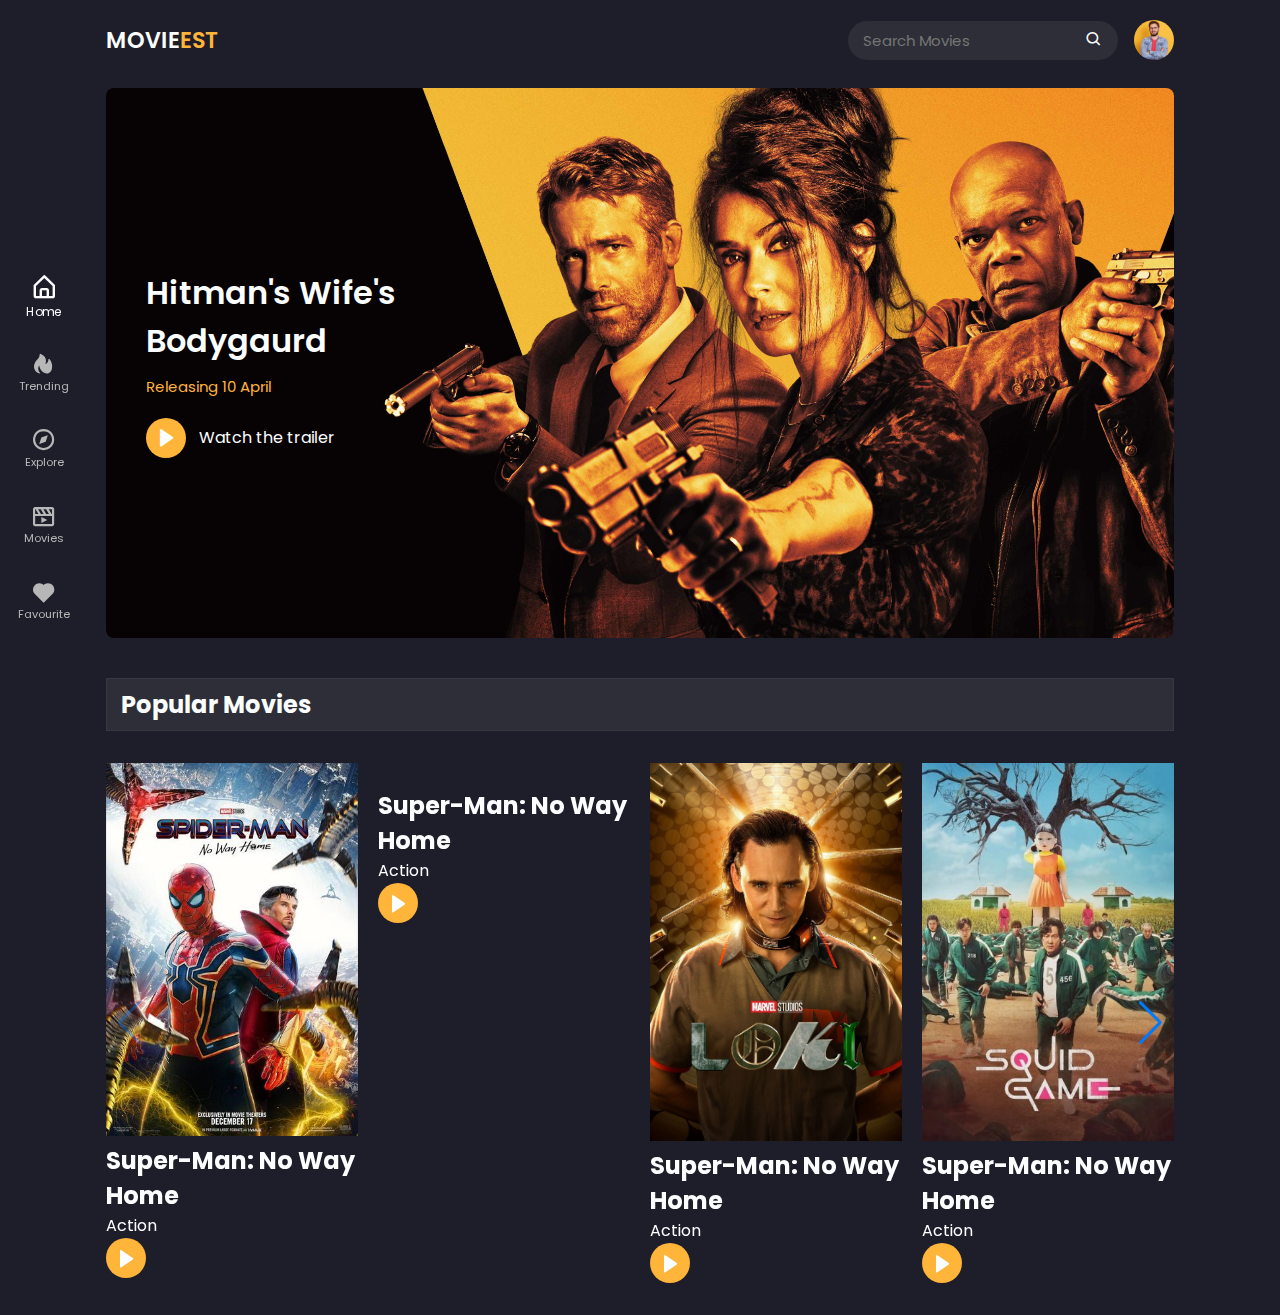
==== index.html @ d8f9de9a "Add" ====
<!DOCTYPE html>
<html lang="en">
<head>
    <meta charset="UTF-8">
    <meta http-equiv="X-UA-Compatible" content="IE=edge">
    <meta name="viewport" content="width=device-width, initial-scale=1.0">
    <link rel="stylesheet" href="styles.css">
    <link rel="shortcut icon" href="imgvids/img/fav-icon.png" type="image/x-icon">
    <link href='https://unpkg.com/boxicons@2.1.4/css/boxicons.min.css' rel="stylesheet">
    <!-- swiper css -->
    <link rel="stylesheet" href="swiper-bundle.min.css">
    <title>Movieest</title>
</head>
<body>
    <!-- header -->
    <header>
        <div class="nav container">
            <a href="index.html" class="logo">
                Movie<span>est</span>
            </a>

            <!-- search bar -->
            <div class="search-box">
                <input type="search" name="" id="search" placeholder="Search Movies">
                <i class='bx bx-search'></i>
            </div>

            <!-- user -->
            <a href="#" class="user">
                <img src="imgvids/img/user.jpg" alt="" class="user-img">
            </a>
            <!-- nav bar -->
            <div class="navbar">
                <a href="#home" class="nav-link nav-active">
                    <i class='bx bx-home-alt' ></i>
                    <span class="nav-link-title">Home</span>
                </a>

                <a href="#home" class="nav-link">
                    <i class='bx bxs-hot' ></i>
                    <span class="nav-link-title">Trending</span>
                </a>

                <a href="#home" class="nav-link">
                    <i class='bx bx-compass' ></i>
                    <span class="nav-link-title">Explore</span>
                </a>

                <a href="#home" class="nav-link">
                    <i class='bx bx-movie-play' ></i>
                    <span class="nav-link-title">Movies</span>
                </a>

                <a href="#home" class="nav-link">
                    <i class='bx bxs-heart' ></i>
                    <span class="nav-link-title">Favourite</span>
                </a>
                
            </div>
        </div>
    </header>

    <!-- home section -->
    <section class="home container" id="home">
       <img src="imgvids/img/home-background.png" alt="" class="home-img">
       <div class="home-text">
        <h1 class="home-title">Hitman's Wife's<br>Bodygaurd</h1>
        <p>Releasing 10 April</p>
        <a href="#" class="watch-btn">
            <i class='bx bxs-right-arrow' ></i>
            <span>Watch the trailer</span>
        </a>
       </div>
    </section>

    <!-- popular section -->
    <section class="popular container">
        <div class="heading">
            <h2 class="header-title">
                Popular Movies
            </h2>
        </div>

        <div class="popular-content swiper">
            <div class="swiper-wrapper">
                    <!-- movie box 1 -->
                    <div class="swiper-slide">
                        <div class="movie-box">
                            <img src="imgvids/img/popular-movie-1.jpg" alt="" class="movie-box-img">
                            <div class="box-text">
                                <h2 class="movie-title">Super-Man: No Way Home</h2>
                                <span class="movie-type">Action</span>
                                <a href="#" class="watch-btn play-btn">
                                    <i class='bx bxs-right-arrow' ></i>
                                </a>
                            </div>
                        </div>
                    </div>

                     <!-- movie box 2 -->
                     <div class="swiper-slide">
                        <div class="movie-box">
                            <img src="imgvids/img/popular-movie-2.jpg" alt="" class="movie-box-img">
                            <div class="box-text">
                                <h2 class="movie-title">Super-Man: No Way Home</h2>
                                <span class="movie-type">Action</span>
                                <a href="#" class="watch-btn play-btn">
                                    <i class='bx bxs-right-arrow' ></i>
                                </a>
                            </div>
                        </div>
                    </div>

                     <!-- movie box 3 -->
                     <div class="swiper-slide">
                        <div class="movie-box">
                            <img src="imgvids/img/popular-movie-3.jpg" alt="" class="movie-box-img">
                            <div class="box-text">
                                <h2 class="movie-title">Super-Man: No Way Home</h2>
                                <span class="movie-type">Action</span>
                                <a href="#" class="watch-btn play-btn">
                                    <i class='bx bxs-right-arrow' ></i>
                                </a>
                            </div>
                        </div>
                    </div>

                     <!-- movie box 4 -->
                     <div class="swiper-slide">
                        <div class="movie-box">
                            <img src="imgvids/img/popular-movie-4.jpg" alt="" class="movie-box-img">
                            <div class="box-text">
                                <h2 class="movie-title">Super-Man: No Way Home</h2>
                                <span class="movie-type">Action</span>
                                <a href="#" class="watch-btn play-btn">
                                    <i class='bx bxs-right-arrow' ></i>
                                </a>
                            </div>
                        </div>
                    </div>

                     <!-- movie box 5 -->
                     <div class="swiper-slide">
                        <div class="movie-box">
                            <img src="imgvids/img/popular-movie-5.jpg" alt="" class="movie-box-img">
                            <div class="box-text">
                                <h2 class="movie-title">Super-Man: No Way Home</h2>
                                <span class="movie-type">Action</span>
                                <a href="#" class="watch-btn play-btn">
                                    <i class='bx bxs-right-arrow' ></i>
                                </a>
                            </div>
                        </div>
                    </div>

                     <!-- movie box 6 -->
                     <div class="swiper-slide">
                        <div class="movie-box">
                            <img src="imgvids/img/popular-movie-6.jpg" alt="" class="movie-box-img">
                            <div class="box-text">
                                <h2 class="movie-title">Super-Man: No Way Home</h2>
                                <span class="movie-type">Action</span>
                                <a href="#" class="watch-btn play-btn">
                                    <i class='bx bxs-right-arrow' ></i>
                                </a>
                            </div>
                        </div>
                    </div>

                     <!-- movie box 7 -->
                     <div class="swiper-slide">
                        <div class="movie-box">
                            <img src="imgvids/img/popular-movie-7.jpg" alt="" class="movie-box-img">
                            <div class="box-text">
                                <h2 class="movie-title">Super-Man: No Way Home</h2>
                                <span class="movie-type">Action</span>
                                <a href="#" class="watch-btn play-btn">
                                    <i class='bx bxs-right-arrow' ></i>
                                </a>
                            </div>
                        </div>
                    </div>

                     <!-- movie box 8 -->
                     <div class="swiper-slide">
                        <div class="movie-box">
                            <img src="imgvids/img/popular-movie-8.jpg" alt="" class="movie-box-img">
                            <div class="box-text">
                                <h2 class="movie-title">Super-Man: No Way Home</h2>
                                <span class="movie-type">Action</span>
                                <a href="#" class="watch-btn play-btn">
                                    <i class='bx bxs-right-arrow' ></i>
                                </a>
                            </div>
                        </div>
                    </div>
            </div>
              <div class="swiper-button-next"></div>
              <div class="swiper-button-prev"></div>
            
        </div>
    </section>


<script src="swiper-bundle.min.js"></script>
<script src="script.js"></script>
</body>
</html>
---- styles.css ----
@import url('https://fonts.googleapis.com/css2?family=Poppins:wght@400;500;600;700&display=swap');

*{
    font-family: 'Poppins', sans-serif;
    margin: 0;
    padding: 0;
    scroll-behavior: smooth;
    scroll-padding-top: 2rem;
}

:root{
    --main-color:#ffb43a;
    --hover-color: hsl(37, 94%, 57%);
    --body-color: #1e1e2a;
    --container-color: #2d2e37;
    --text-color: #fcfeff;
}

a{
    text-decoration: none;
}

section{
    padding: 3rem 0 2rem;
}

li{
    list-style: none;
}

img{
    width: 100%;
}

body{
    background-color: var(--body-color);
    color: var(--text-color);
}

.container{
    max-width: 1068px;
    margin: auto;
    width: 100%;
}

header{
    position: fixed;
    top: 0;
    left: 0;
    width: 100%;
    background-color: var(--body-color);
    z-index: 100;
}

/* nav */
.nav{
    display: flex;
    align-items: center;
    justify-content: center;
    padding: 20px 0px;
}

.logo{
    font-size: 1.4rem;
    color: var(--text-color);
    font-weight: 600;
    text-transform: uppercase;
    margin: 0 auto 0 0;
}

.logo span{
    color: var(--main-color);
}

/* search box */
.search-box{
    max-width: 240px;
    width: 100%;
    display: flex;
    align-items: center;
    column-gap: 0.7rem;
    padding: 8px 15px;
    background: var(--container-color);
    border-radius: 4rem;
    margin-right: 1rem;
}

.search-box .bx:hover{
    color: var(--main-color);
}

.search-box .bx{
    font-size: 1.1rem;
}

.bx{
    cursor: pointer;
    font-size: 1.1rem;
}

#search{
    width: 100%;
    border: none;
    outline: none;
    color: var(--text-color);
    background: transparent;
    font-size: 0.938rem;
}

/* user */

.user{
    display: flex;
}

.user-img{
    width: 40px;
    height: 40px;
    border-radius: 50%;
    object-fit: cover;
    object-position: center;
}

/* navbar */
.navbar{
    position: fixed;
    top: 50%;
    transform: translateY(-50%);
    left: 18px;
    display: flex;
    flex-direction: column;
    row-gap: 2.1rem;
}

.nav-link{
    display: flex;
    flex-direction: column;
    align-items: center;
    color: #b7b7b7;
}

.nav-link:hover,
.nav-active{
    color: var(--text-color);
    transition: 0.3s all linear;
    transform: scale(1.1);
}

.nav-link .bx{
    font-size: 1.6rem;
}

.nav-link-title{
    font-size: 0.7rem;
}

/* home */

.home{
    position: relative;
    min-height: 470px;
    display: flex;
    align-items: center;
    margin-top: 5rem !important;
    border-radius: 0.5rem;
}

.home-img{
    position: absolute;
    width: 100%;
    height: 100%;
    z-index: -1;
    object-fit: cover;
    border-radius: 0.5rem;
}

.home-text{
    padding-left: 40px;
}

.home-title{
    font-size: 2rem;
    font-weight: 600;
}

.home-text p{
    font-size: 0.938rem;
    margin: 10px 0px 20px;
    color: var(--main-color);
}

.watch-btn{
    display: flex;
    align-items: center;
    column-gap: 0.8rem;
    color: var(--text-color);
}

.watch-btn .bx{
    font-size: 21px;
    background: var(--main-color);
    width: 40px;
    height: 40px;
    border-radius: 50%;
    display: flex;
    align-items: center;
    justify-content: center;
}

.watch-btn .bx:hover{
    background: var(--hover-color);
}

.watch-btn span{
    font-size: 1rem;
    font-weight: 400;
}

/* heading */
.heading{
    display: flex;
    align-items: center;
    justify-content: space-between;
    background: var(--container-color);
    padding: 8px 14px;
    border: 1px solid hsl(200 100% 99% / 5%);
    margin-bottom: 2rem;
}

.heading-title{
    font-size: 1.2rem;
    font-weight: 500;
}
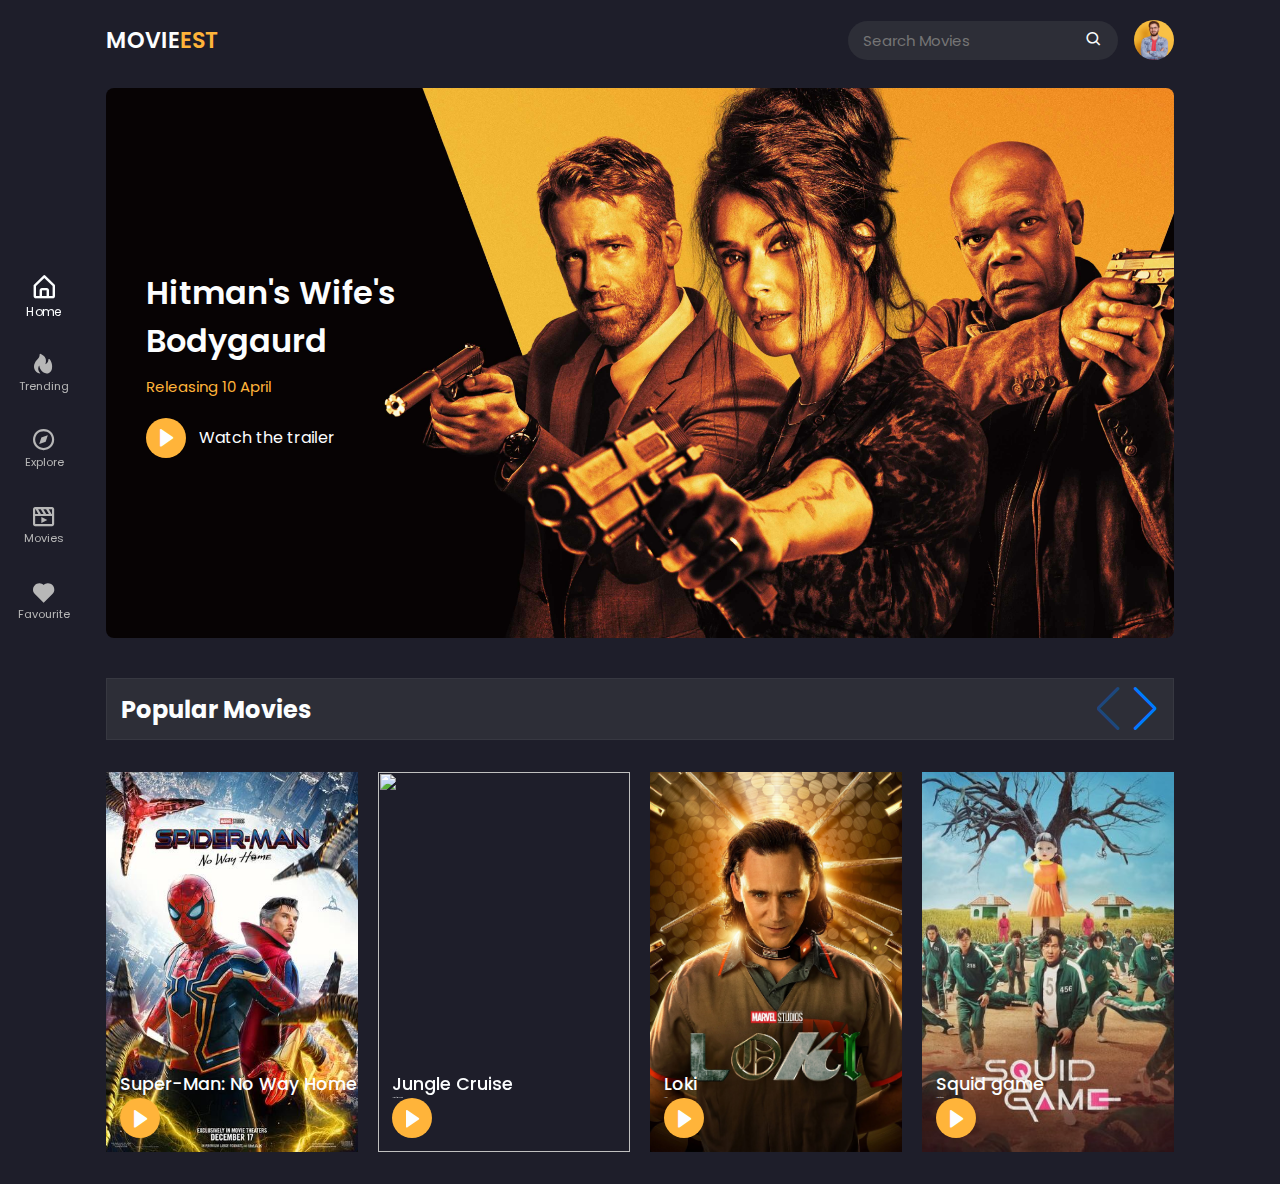
==== commit 7518efe0: "Add" ====
--- a/index.html
+++ b/index.html
@@ -79,6 +79,13 @@
             <h2 class="header-title">
                 Popular Movies
             </h2>
+
+            <div class="swiper-btn">
+                
+                <div class="swiper-button-prev"></div>
+                <div class="swiper-button-next"></div>
+              
+            </div>
         </div>
 
         <div class="popular-content swiper">
@@ -102,8 +109,8 @@
                         <div class="movie-box">
                             <img src="imgvids/img/popular-movie-2.jpg" alt="" class="movie-box-img">
                             <div class="box-text">
-                                <h2 class="movie-title">Super-Man: No Way Home</h2>
-                                <span class="movie-type">Action</span>
+                                <h2 class="movie-title">Jungle Cruise</h2>
+                                <span class="movie-type">Action/Adventure</span>
                                 <a href="#" class="watch-btn play-btn">
                                     <i class='bx bxs-right-arrow' ></i>
                                 </a>
@@ -116,7 +123,7 @@
                         <div class="movie-box">
                             <img src="imgvids/img/popular-movie-3.jpg" alt="" class="movie-box-img">
                             <div class="box-text">
-                                <h2 class="movie-title">Super-Man: No Way Home</h2>
+                                <h2 class="movie-title">Loki</h2>
                                 <span class="movie-type">Action</span>
                                 <a href="#" class="watch-btn play-btn">
                                     <i class='bx bxs-right-arrow' ></i>
@@ -130,8 +137,8 @@
                         <div class="movie-box">
                             <img src="imgvids/img/popular-movie-4.jpg" alt="" class="movie-box-img">
                             <div class="box-text">
-                                <h2 class="movie-title">Super-Man: No Way Home</h2>
-                                <span class="movie-type">Action</span>
+                                <h2 class="movie-title">Squid game</h2>
+                                <span class="movie-type">Action/Drama</span>
                                 <a href="#" class="watch-btn play-btn">
                                     <i class='bx bxs-right-arrow' ></i>
                                 </a>
@@ -144,7 +151,7 @@
                         <div class="movie-box">
                             <img src="imgvids/img/popular-movie-5.jpg" alt="" class="movie-box-img">
                             <div class="box-text">
-                                <h2 class="movie-title">Super-Man: No Way Home</h2>
+                                <h2 class="movie-title">The Falcon and the Winter Soldier</h2>
                                 <span class="movie-type">Action</span>
                                 <a href="#" class="watch-btn play-btn">
                                     <i class='bx bxs-right-arrow' ></i>
@@ -158,7 +165,7 @@
                         <div class="movie-box">
                             <img src="imgvids/img/popular-movie-6.jpg" alt="" class="movie-box-img">
                             <div class="box-text">
-                                <h2 class="movie-title">Super-Man: No Way Home</h2>
+                                <h2 class="movie-title">Hawkeye</h2>
                                 <span class="movie-type">Action</span>
                                 <a href="#" class="watch-btn play-btn">
                                     <i class='bx bxs-right-arrow' ></i>
@@ -172,7 +179,7 @@
                         <div class="movie-box">
                             <img src="imgvids/img/popular-movie-7.jpg" alt="" class="movie-box-img">
                             <div class="box-text">
-                                <h2 class="movie-title">Super-Man: No Way Home</h2>
+                                <h2 class="movie-title">Agents of S.H.I.E.L.D</h2>
                                 <span class="movie-type">Action</span>
                                 <a href="#" class="watch-btn play-btn">
                                     <i class='bx bxs-right-arrow' ></i>
@@ -186,17 +193,16 @@
                         <div class="movie-box">
                             <img src="imgvids/img/popular-movie-8.jpg" alt="" class="movie-box-img">
                             <div class="box-text">
-                                <h2 class="movie-title">Super-Man: No Way Home</h2>
-                                <span class="movie-type">Action</span>
-                                <a href="#" class="watch-btn play-btn">
-                                    <i class='bx bxs-right-arrow' ></i>
-                                </a>
-                            </div>
-                        </div>
-                    </div>
-            </div>
-              <div class="swiper-button-next"></div>
-              <div class="swiper-button-prev"></div>
+                                <h2 class="movie-title">The Flash</h2>
+                                <span class="movie-type">Action/Sci-Fi</span>
+                                <a href="#" class="watch-btn play-btn">
+                                    <i class='bx bxs-right-arrow' ></i>
+                                </a>
+                            </div>
+                        </div>
+                    </div>
+            </div>
+              
             
         </div>
     </section>
--- a/styles.css
+++ b/styles.css
@@ -230,4 +230,55 @@
 .heading-title{
     font-size: 1.2rem;
     font-weight: 500;
+}
+
+/* Movie Box */
+
+.movie-box{
+    position: relative;
+    width: 100%;
+    height: 380px;
+    overflow: hidden;
+}
+
+.movie-box-img{
+    width: 100%;
+    height: 100%;
+    object-fit: cover;
+}
+
+.movie-box .box-text{
+    position: absolute;
+    bottom: 0;
+    left: 0;
+    width: 100%;
+    height: 100%;
+    display: flex;
+    flex-direction: column;
+    justify-content: flex-end;
+    padding: 14px;
+    background: linear-gradient(8deg,
+     hsl(240 17% 14% / 74%) 14%
+     hsl(240 17% 14% / 14%) 44%);
+     overflow: hidden;
+}
+
+.movie-title{
+    font-size: 1.1rem;
+    font-weight: 500;
+}
+
+.movie-type{
+    font-size: 0.938px;
+}
+
+/* swiper buttons */
+
+.swiper-btn{
+    display: flex;
+}
+
+.swiper-button-next, .swiper-button-prev{
+    position: static !important;
+    margin: 0px 0px 0px 10px !important;
 }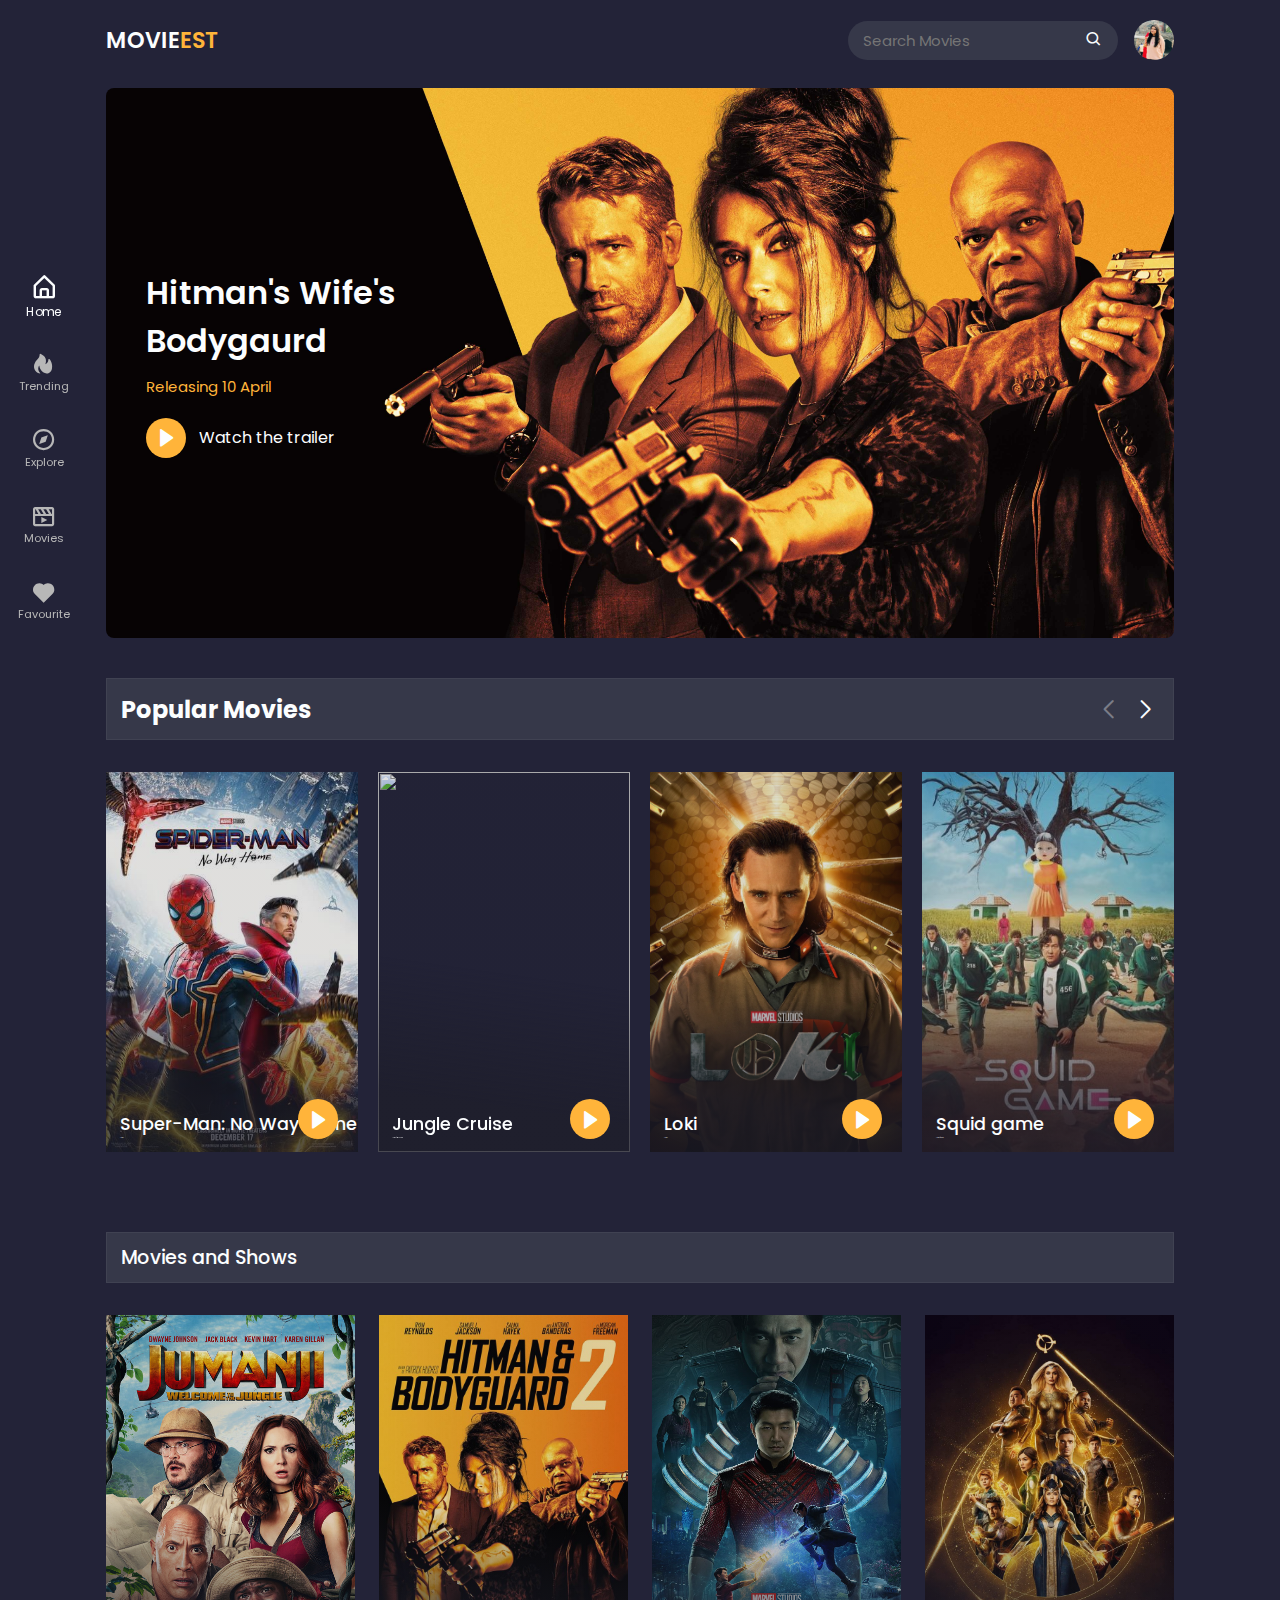
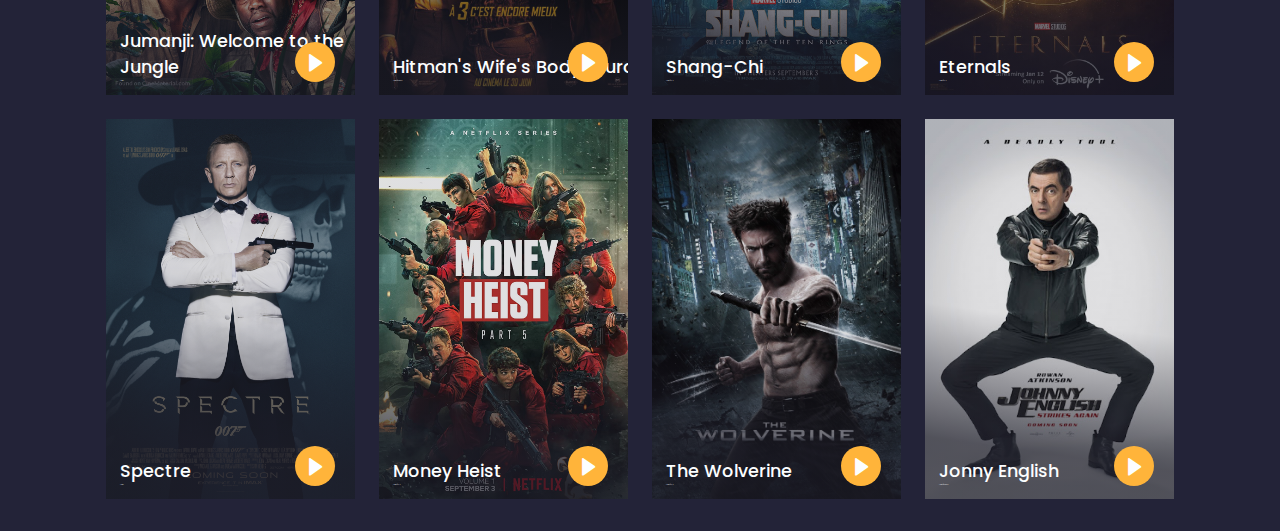
==== commit 02adcd7e: "add" ====
--- a/index.html
+++ b/index.html
@@ -27,7 +27,7 @@
 
             <!-- user -->
             <a href="#" class="user">
-                <img src="imgvids/img/user.jpg" alt="" class="user-img">
+                <img src="imgvids/img/user.jpeg" alt="" class="user-img">
             </a>
             <!-- nav bar -->
             <div class="navbar">
@@ -81,7 +81,7 @@
             </h2>
 
             <div class="swiper-btn">
-                
+
                 <div class="swiper-button-prev"></div>
                 <div class="swiper-button-next"></div>
               
@@ -207,6 +207,114 @@
         </div>
     </section>
 
+    <!-- Movies section -->
+    <section class="movies container" id="movies">
+        <div class="heading">
+            <h2 class="heading-title">
+                Movies and Shows
+            </h2>
+        </div>
+
+        <div class="movies-content">
+            <!-- movie box 1 -->
+            <div class="movie-box">
+                <img src="imgvids/img/movie-1.jpg" alt="" class="movie-box-img">
+                <div class="box-text">
+                    <h2 class="movie-title">Jumanji: Welcome to the Jungle</h2>
+                    <span class="movie-type">Action</span>
+                    <a href="#" class="watch-btn play-btn">
+                        <i class='bx bxs-right-arrow' ></i>
+                    </a>
+                </div>
+            </div>
+
+            <!-- movie box 2 -->
+            <div class="movie-box">
+                <img src="imgvids/img/movie-2.jpg" alt="" class="movie-box-img">
+                <div class="box-text">
+                    <h2 class="movie-title">Hitman's Wife's Bodygaurd</h2>
+                    <span class="movie-type">Action/Comedy</span>
+                    <a href="#" class="watch-btn play-btn">
+                        <i class='bx bxs-right-arrow' ></i>
+                    </a>
+                </div>
+            </div>
+
+            <!-- movie box 3 -->
+            <div class="movie-box">
+                <img src="imgvids/img/movie-3.jpg" alt="" class="movie-box-img">
+                <div class="box-text">
+                    <h2 class="movie-title">Shang-Chi</h2>
+                    <span class="movie-type">Action/Sci-Fi</span>
+                    <a href="#" class="watch-btn play-btn">
+                        <i class='bx bxs-right-arrow' ></i>
+                    </a>
+                </div>
+            </div>
+
+            <!-- movie box 4 -->
+            <div class="movie-box">
+                <img src="imgvids/img/movie-4.jpg" alt="" class="movie-box-img">
+                <div class="box-text">
+                    <h2 class="movie-title">Eternals</h2>
+                    <span class="movie-type">Action/Sci-Fi</span>
+                    <a href="#" class="watch-btn play-btn">
+                        <i class='bx bxs-right-arrow' ></i>
+                    </a>
+                </div>
+            </div>
+
+              <!-- movie box 5 -->
+              <div class="movie-box">
+                <img src="imgvids/img/movie-5.jpg" alt="" class="movie-box-img">
+                <div class="box-text">
+                    <h2 class="movie-title">Spectre</h2>
+                    <span class="movie-type">Action</span>
+                    <a href="#" class="watch-btn play-btn">
+                        <i class='bx bxs-right-arrow' ></i>
+                    </a>
+                </div>
+            </div>
+
+              <!-- movie box 6 -->
+              <div class="movie-box">
+                <img src="imgvids/img/movie-6.jpg" alt="" class="movie-box-img">
+                <div class="box-text">
+                    <h2 class="movie-title">Money Heist</h2>
+                    <span class="movie-type">Action/Sci-Fi</span>
+                    <a href="#" class="watch-btn play-btn">
+                        <i class='bx bxs-right-arrow' ></i>
+                    </a>
+                </div>
+            </div>
+
+              <!-- movie box 7 -->
+              <div class="movie-box">
+                <img src="imgvids/img/movie-7.jpg" alt="" class="movie-box-img">
+                <div class="box-text">
+                    <h2 class="movie-title">The Wolverine</h2>
+                    <span class="movie-type">Action/Sci-Fi</span>
+                    <a href="#" class="watch-btn play-btn">
+                        <i class='bx bxs-right-arrow' ></i>
+                    </a>
+                </div>
+            </div>
+
+              <!-- movie box 8 -->
+              <div class="movie-box">
+                <img src="imgvids/img/movie-8.jpg" alt="" class="movie-box-img">
+                <div class="box-text">
+                    <h2 class="movie-title">Jonny English</h2>
+                    <span class="movie-type">Action/Comedy</span>
+                    <a href="#" class="watch-btn play-btn">
+                        <i class='bx bxs-right-arrow' ></i>
+                    </a>
+                </div>
+            </div>
+
+        </div>
+    </section>
+
 
 <script src="swiper-bundle.min.js"></script>
 <script src="script.js"></script>
--- a/styles.css
+++ b/styles.css
@@ -11,8 +11,8 @@
 :root{
     --main-color:#ffb43a;
     --hover-color: hsl(37, 94%, 57%);
-    --body-color: #1e1e2a;
-    --container-color: #2d2e37;
+    --body-color: #232338;
+    --container-color: #363849;
     --text-color: #fcfeff;
 }
 
@@ -258,7 +258,7 @@
     justify-content: flex-end;
     padding: 14px;
     background: linear-gradient(8deg,
-     hsl(240 17% 14% / 74%) 14%
+     hsl(240 17% 14% / 74%) 14%,
      hsl(240 17% 14% / 14%) 44%);
      overflow: hidden;
 }
@@ -278,7 +278,31 @@
     display: flex;
 }
 
-.swiper-button-next, .swiper-button-prev{
+.swiper-button-next,
+.swiper-button-prev{
     position: static !important;
     margin: 0px 0px 0px 10px !important;
+}
+
+.swiper-button-next::after,
+.swiper-button-prev::after{
+    color: var(--text-color);
+    font-size: 18px !important;
+    font-weight: 700;
+}
+
+.play-btn{
+    position: absolute;
+    bottom: 0.8rem;
+    right: 3rem;
+} 
+
+.movies .heading{
+    padding: 10px 14px;
+}
+
+.movies-content{
+    display: grid;
+    grid-template-columns: repeat(auto-fit,minmax(247px,1fr));
+    gap: 1.5rem;
 }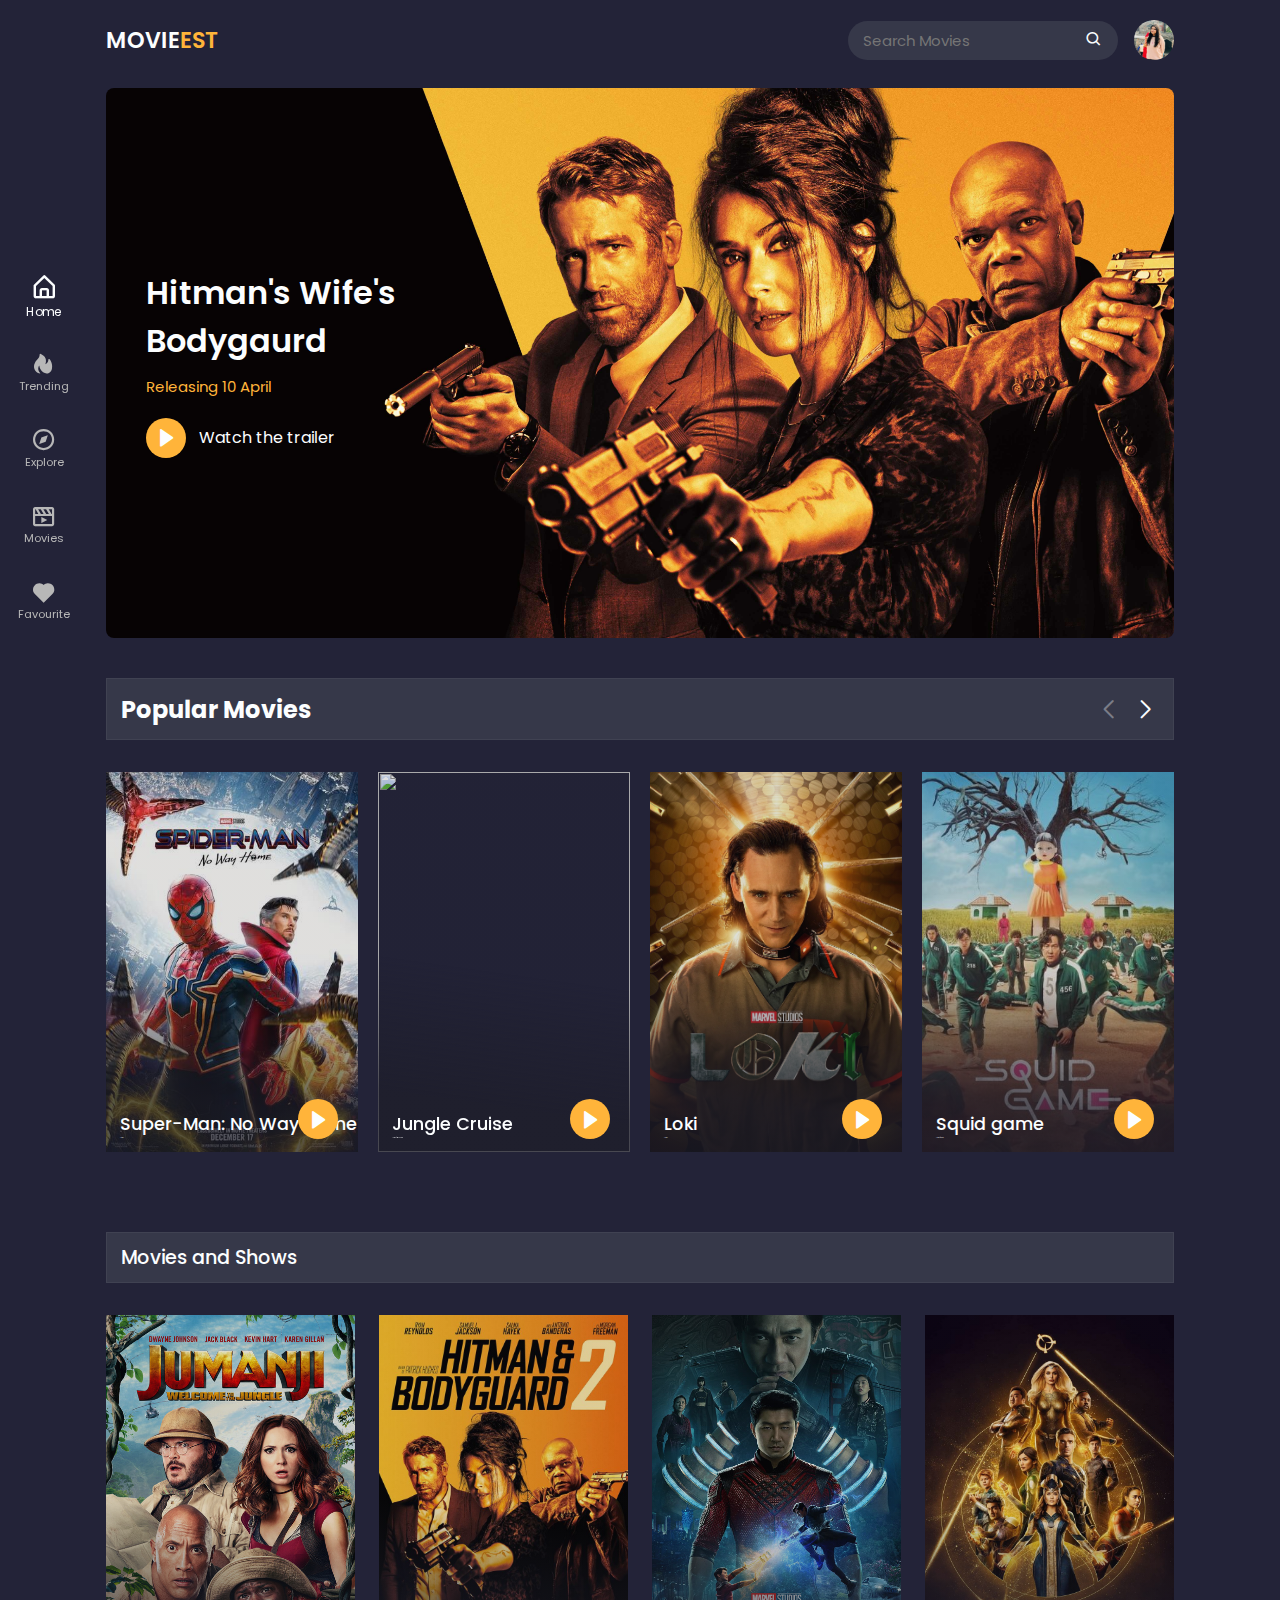
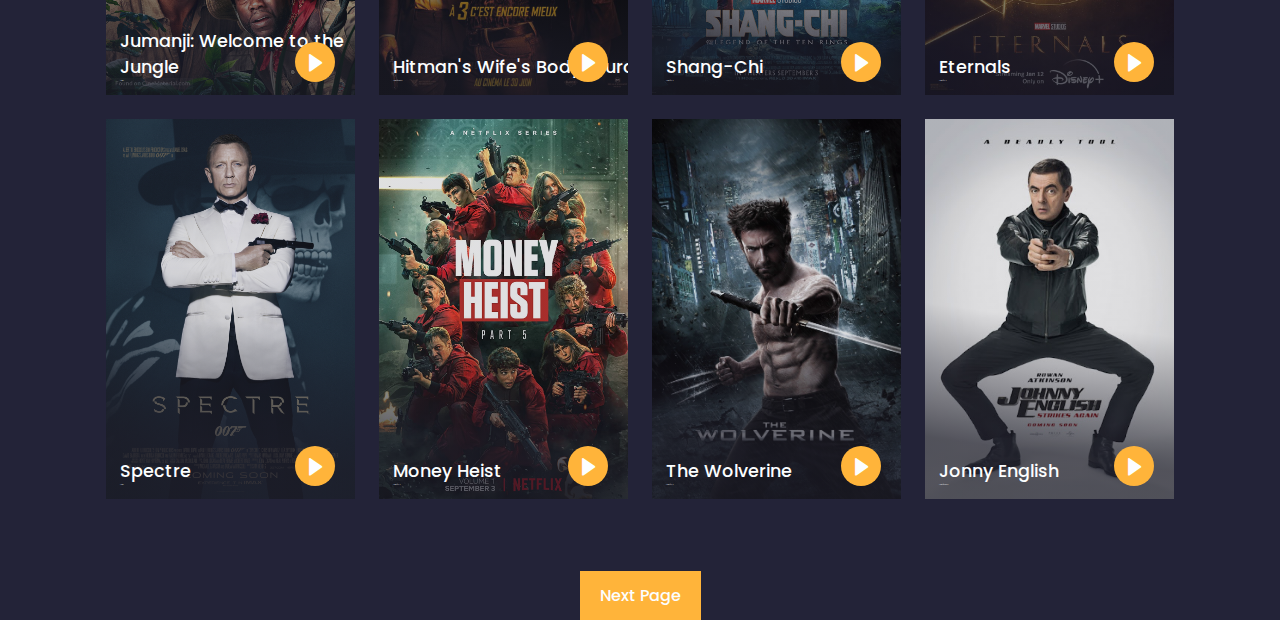
==== commit 73c0b4de: "add" ====
--- a/index.html
+++ b/index.html
@@ -315,6 +315,10 @@
         </div>
     </section>
 
+    <div class="next-page">
+        <a href="#" class="next-btn">Next Page</a>
+    </div>
+
 
 <script src="swiper-bundle.min.js"></script>
 <script src="script.js"></script>
--- a/styles.css
+++ b/styles.css
@@ -305,4 +305,28 @@
     display: grid;
     grid-template-columns: repeat(auto-fit,minmax(247px,1fr));
     gap: 1.5rem;
+}
+
+.movies-content .movie-box:hover .movie-box-img{
+    transform: scale(1.1);
+    transition: 0.5s;
+}
+
+.next-page{
+    display: flex;
+    align-items: center;
+    justify-content: center;
+    margin-top: 2.5rem;
+}
+
+.next-btn{
+    background: var(--main-color);
+    padding: 12px 20px;
+    color: var(--text-color);
+    font-weight: 500;
+}
+
+.next-btn:hover{
+    background: var(--hover-color);
+    transition: 0.3s all linear;
 }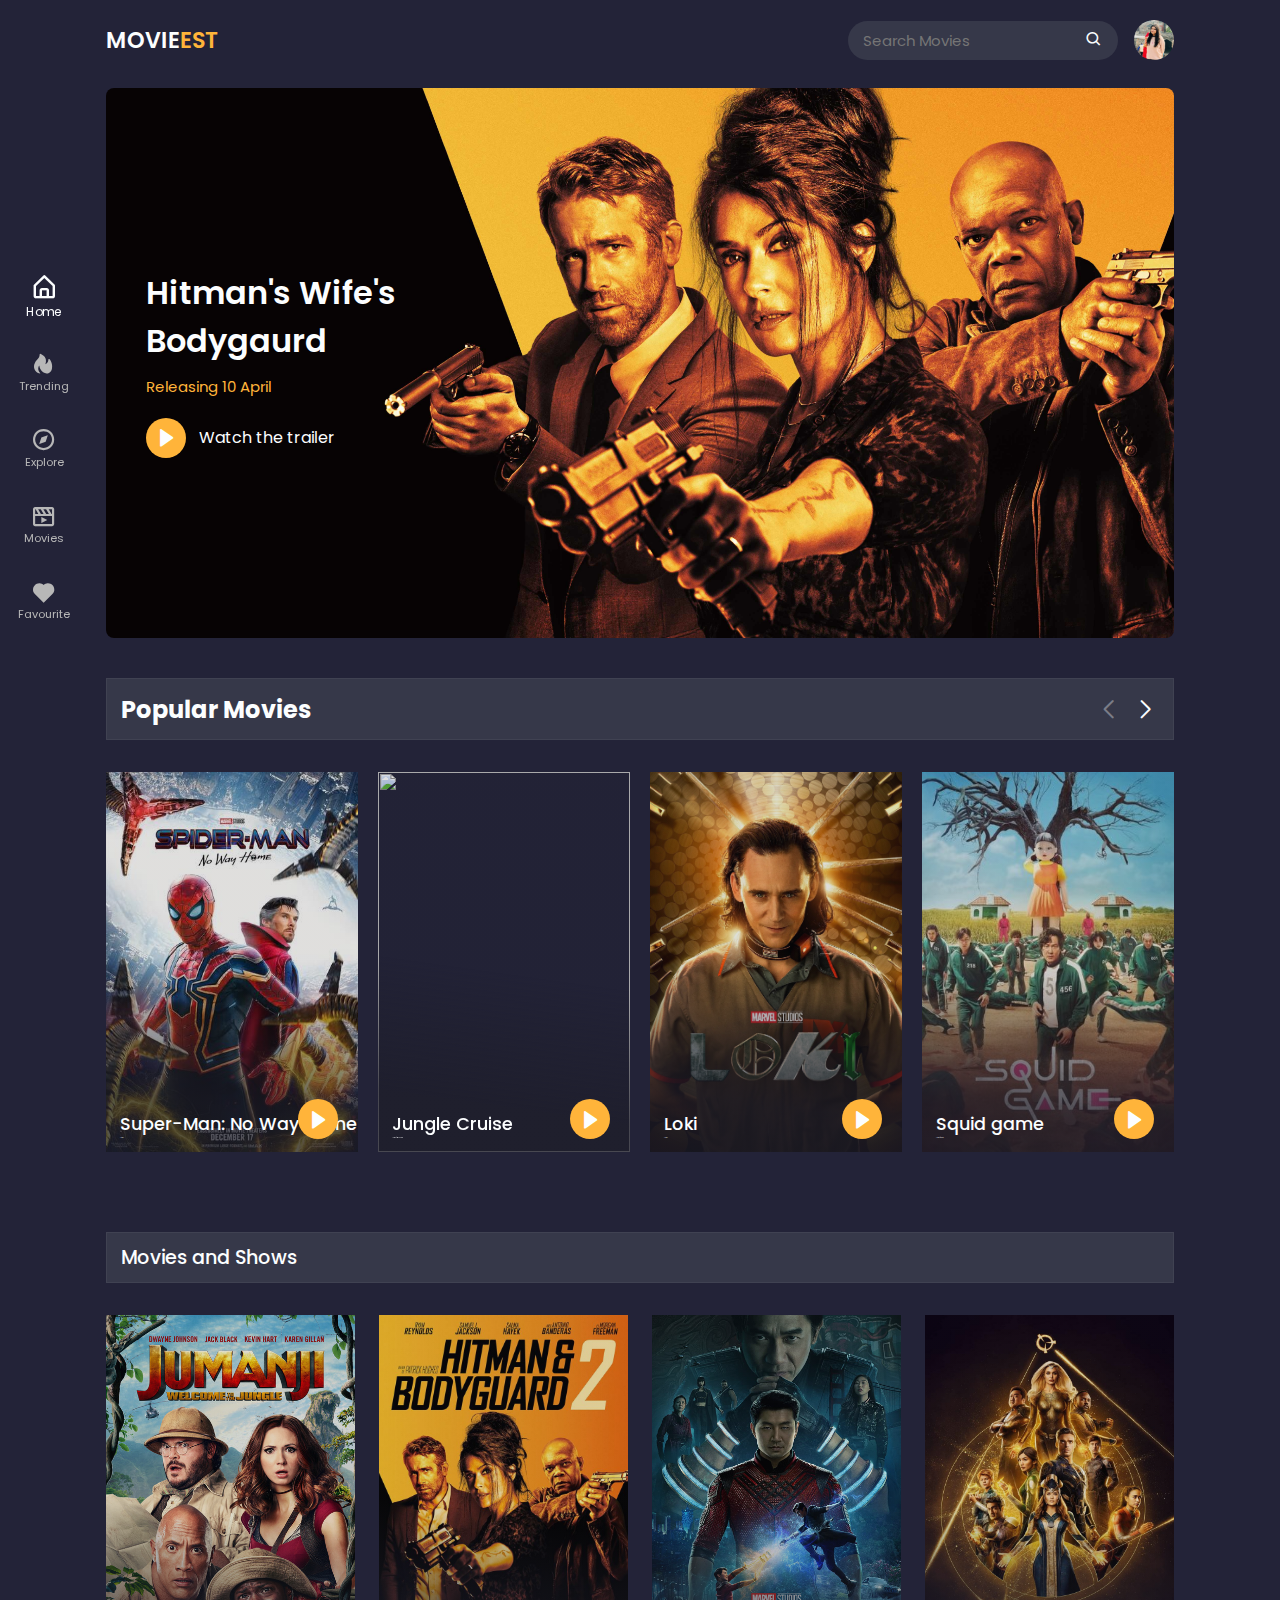
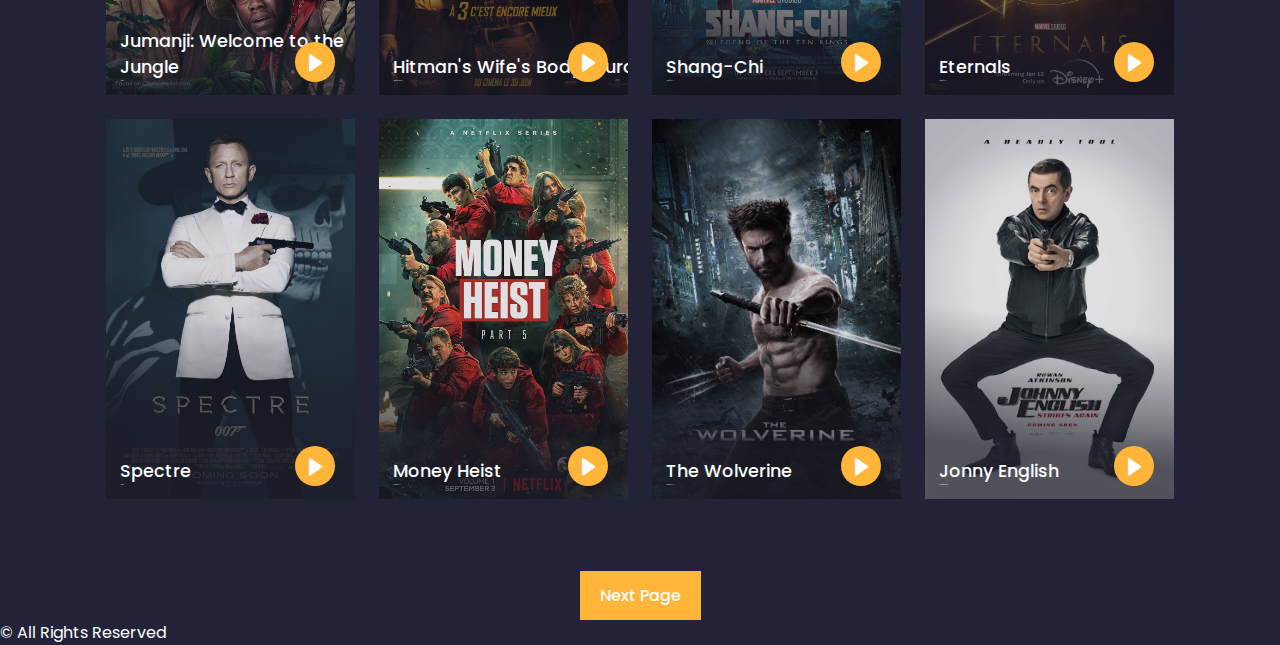
==== commit a40dc0f6: "Add" ====
--- a/index.html
+++ b/index.html
@@ -319,6 +319,9 @@
         <a href="#" class="next-btn">Next Page</a>
     </div>
 
+    <!-- copyright -->
+    <p>&#169; All Rights Reserved</p>
+
 
 <script src="swiper-bundle.min.js"></script>
 <script src="script.js"></script>
--- a/styles.css
+++ b/styles.css
@@ -329,4 +329,9 @@
 .next-btn:hover{
     background: var(--hover-color);
     transition: 0.3s all linear;
+}
+
+.copyright{
+    text-align: center;
+    padding: 20px;
 }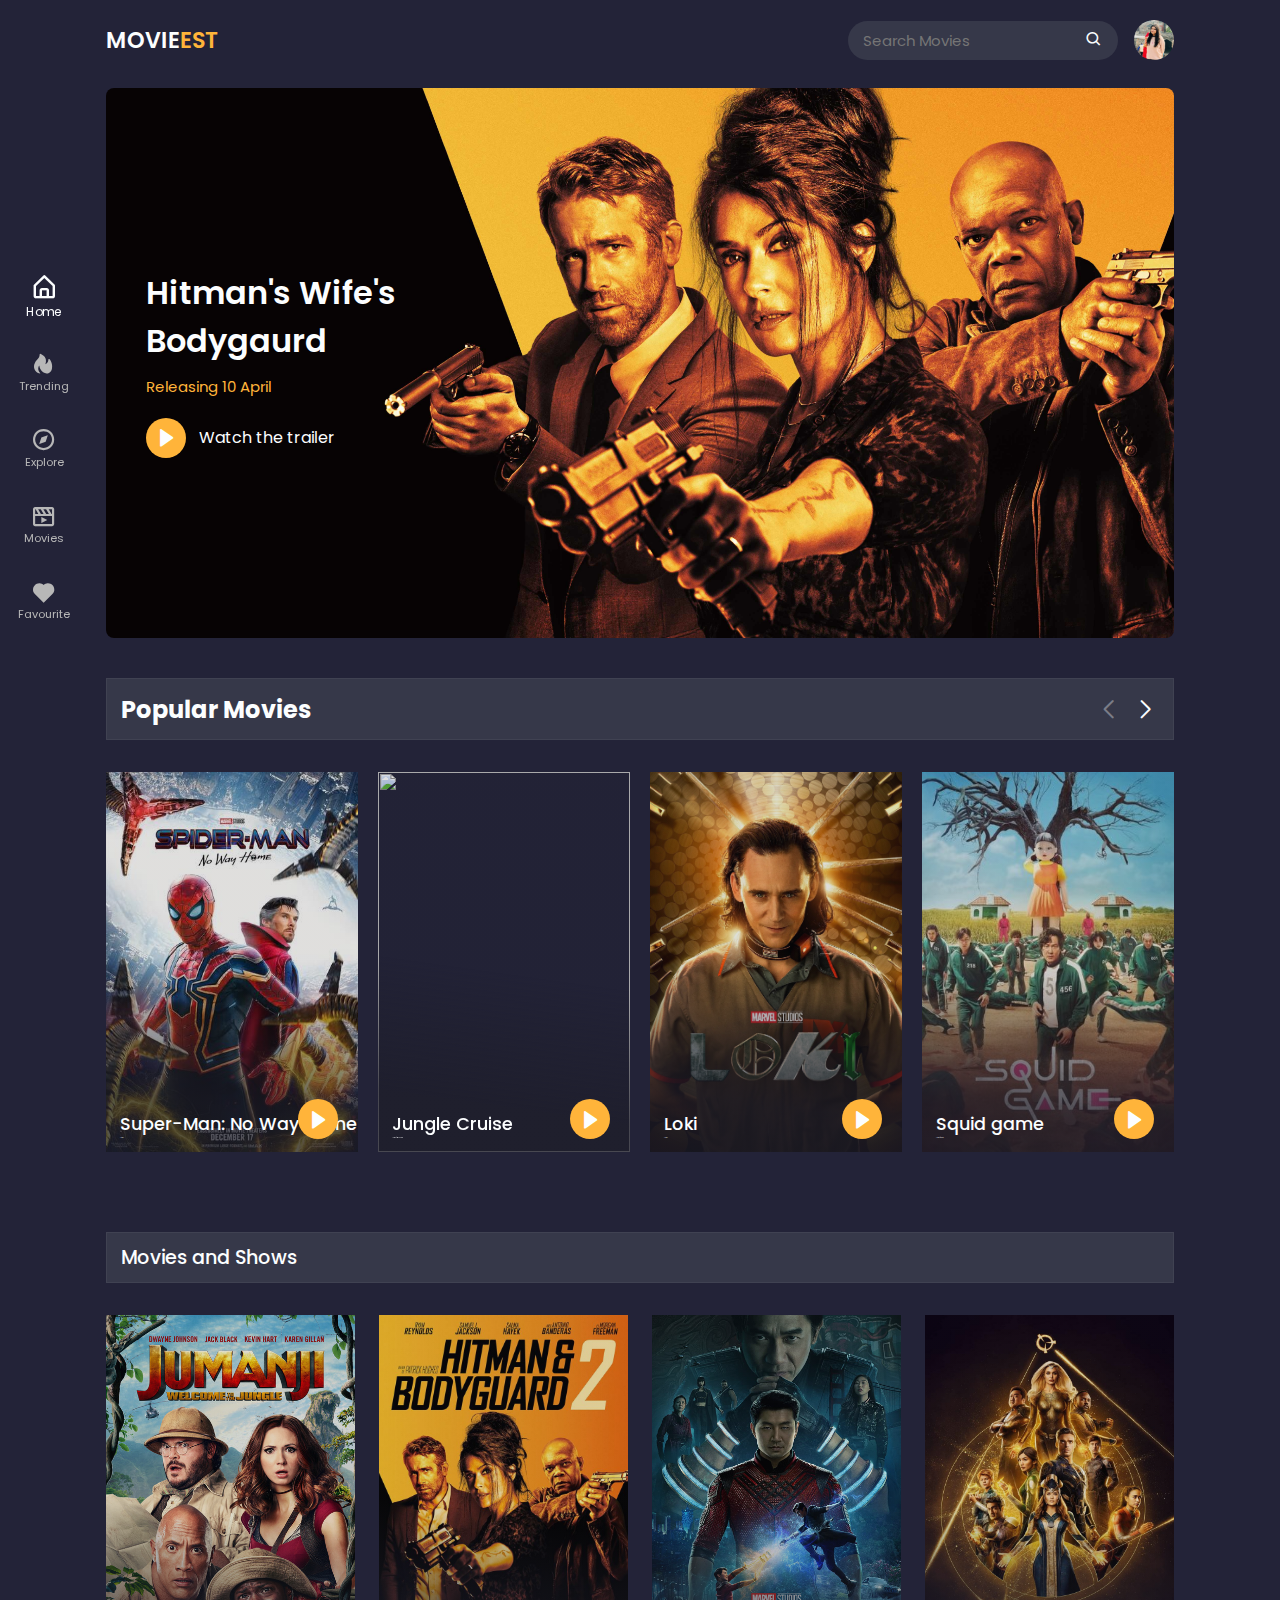
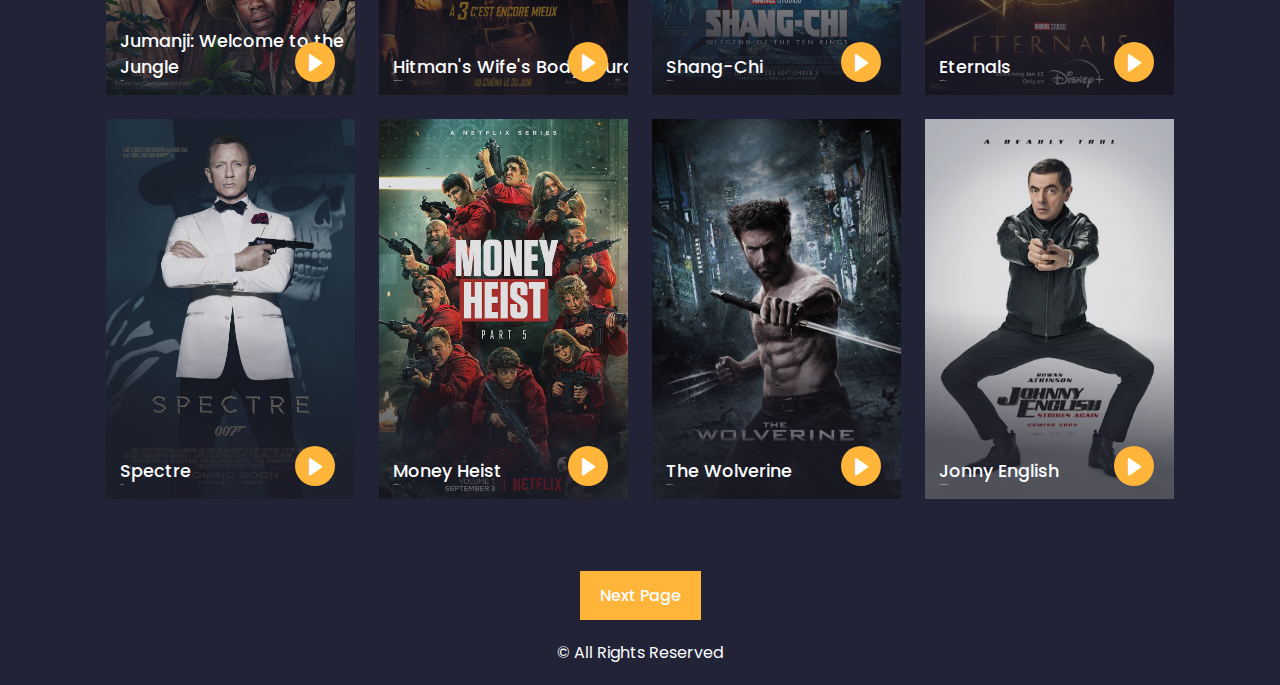
==== commit 6e4c5665: "AdD" ====
--- a/index.html
+++ b/index.html
@@ -222,7 +222,7 @@
                 <div class="box-text">
                     <h2 class="movie-title">Jumanji: Welcome to the Jungle</h2>
                     <span class="movie-type">Action</span>
-                    <a href="#" class="watch-btn play-btn">
+                    <a href="play-page.html" class="watch-btn play-btn">
                         <i class='bx bxs-right-arrow' ></i>
                     </a>
                 </div>
@@ -320,7 +320,9 @@
     </div>
 
     <!-- copyright -->
-    <p>&#169; All Rights Reserved</p>
+    <div class="copyright">
+        <p>&#169; All Rights Reserved</p>
+    </div>
 
 
 <script src="swiper-bundle.min.js"></script>
--- a/styles.css
+++ b/styles.css
@@ -334,4 +334,106 @@
 .copyright{
     text-align: center;
     padding: 20px;
+}
+
+/* play container */
+.play-container{
+    position: relative;
+    min-height: 540px;
+    margin-top: 5rem !important;
+}
+
+.play-img{
+    position: absolute;
+    width: 100%;
+    height: 100%;
+    object-fit: cover;
+    object-position: center;
+    z-index: -1;
+}
+
+.play-text{
+    position: absolute;
+    bottom: 0;
+    left: 0;
+    width: 100%;
+    height: 100%;
+    display: flex;
+    flex-direction: column;
+    justify-content: flex-end;
+    padding: 40px;
+    background: linear-gradient(8deg,
+    hsl(240 17% 14% / 74%) 14%,
+    hsl(240 17% 14% / 14%) 44%);
+}
+
+.play-text h2{
+    font-size: 1.5rem;
+    font-weight: 600;
+}
+
+.rating{
+    display: flex;
+    align-items: center;
+    font-size: 1.1rem;
+    color: var(--main-color);
+    margin-top: 4px;
+    column-gap: 2px;
+}
+
+.tags{
+    display: flex;
+    align-items: center;
+    column-gap: 8px;
+    margin: 1rem 0;    
+}
+
+.tags span{
+    background: var(--container-color);
+    padding: 0px 4px;
+}
+
+.play-movie{
+    position: absolute;
+    bottom: 18rem;
+    right: 10rem;
+    display: flex !important;
+    align-items: center;
+    justify-content: center;
+    width: 45px;
+    height: 45px;
+    border-radius: 50%;
+    background: var(--main-color);
+    font-size: 25px;
+    animation: animate 2s linear infinite;
+}
+
+@keyframes animate{
+    0%{
+        box-shadow: 0 0 0 0 rgb(255,180,58,0.7);
+    }
+    40%{
+        box-shadow: 0 0 0 50px rgb(255,193,7,0);
+    }
+    80%{
+        box-shadow: 0 0 0 50px rgb(255,193,7,0);
+    }
+    100%{
+        box-shadow: 0 0 0 rgb(255,193,7,0);
+    }
+}
+
+/* video container */
+
+.video-container{
+    position: fixed;
+    top: 0;
+    left: 0;
+    display: flex;
+    align-items: center;
+    justify-content: center;
+    width: 100%;
+    height: 100%;
+    background: hsl(234 10% 20% / 60%);
+    z-index: 400;
 }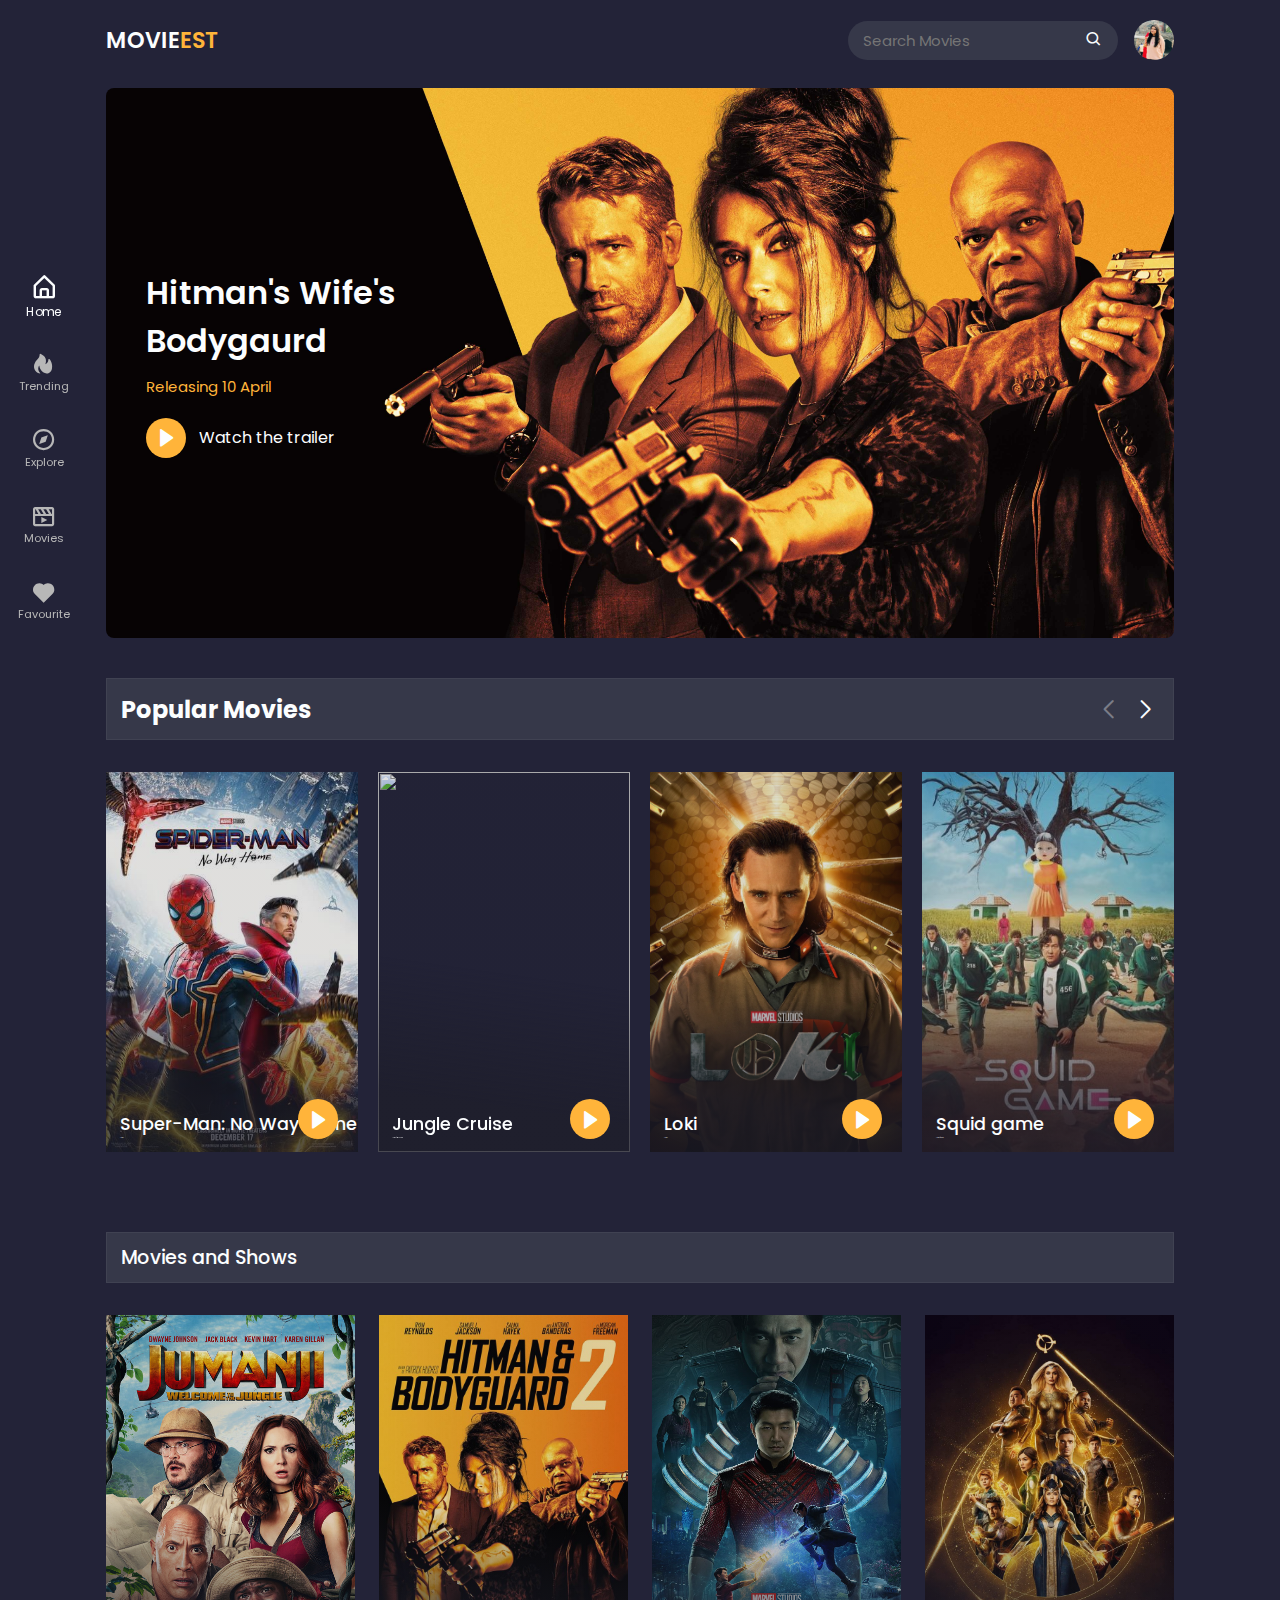
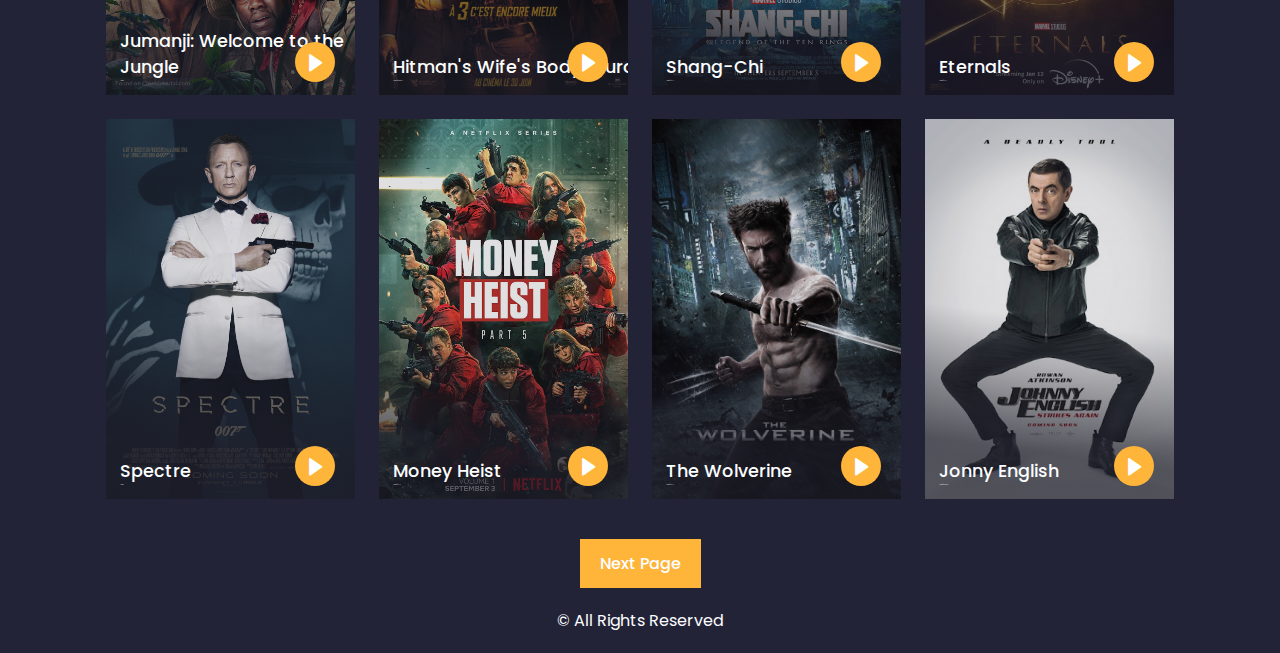
==== commit dd55ad0a: "Add" ====
--- a/index.html
+++ b/index.html
@@ -36,17 +36,17 @@
                     <span class="nav-link-title">Home</span>
                 </a>
 
-                <a href="#home" class="nav-link">
+                <a href="#popular" class="nav-link">
                     <i class='bx bxs-hot' ></i>
                     <span class="nav-link-title">Trending</span>
                 </a>
 
-                <a href="#home" class="nav-link">
+                <a href="#moviees" class="nav-link">
                     <i class='bx bx-compass' ></i>
                     <span class="nav-link-title">Explore</span>
                 </a>
 
-                <a href="#home" class="nav-link">
+                <a href="play-page.html" class="nav-link">
                     <i class='bx bx-movie-play' ></i>
                     <span class="nav-link-title">Movies</span>
                 </a>
@@ -208,7 +208,7 @@
     </section>
 
     <!-- Movies section -->
-    <section class="movies container" id="movies">
+    <section class="movies container" id="moviees">
         <div class="heading">
             <h2 class="heading-title">
                 Movies and Shows
--- a/styles.css
+++ b/styles.css
@@ -14,6 +14,22 @@
     --body-color: #232338;
     --container-color: #363849;
     --text-color: #fcfeff;
+}
+
+/* custom scroll bar */
+html::-webkit-scrollbar{
+    width: 0.5rem;
+    background: transparent;
+}
+
+html::-webkit-scrollbar-thumb{
+    background: var(--main-color);
+}
+
+/* selection color */
+::selection{
+    background: var(--main-color);
+    color: var(--text-color);
 }
 
 a{
@@ -316,7 +332,7 @@
     display: flex;
     align-items: center;
     justify-content: center;
-    margin-top: 2.5rem;
+    margin-top: 0.5rem;
 }
 
 .next-btn{
@@ -429,11 +445,138 @@
     position: fixed;
     top: 0;
     left: 0;
-    display: flex;
+    display: none;
     align-items: center;
     justify-content: center;
     width: 100%;
-    height: 100%;
+    height: 100vh;
     background: hsl(234 10% 20% / 60%);
     z-index: 400;
-}+}
+
+.video-container.show-video{
+    display: flex;
+}
+
+.video-box{
+    position: relative;
+    width: 70%;
+}
+
+.video-box #videoo{
+    width: 100%;
+    aspect-ratio: 16/9;
+}
+
+.close-video{
+    position: absolute;
+    top: -3rem;
+    right: 0;
+    font-size: 40px;
+    color: var(--main-color);
+}
+
+/* about movie */
+
+.about-movie{
+    margin-top: 2rem;
+}
+
+.about-movie h2{
+    font-size: 1.4rem;
+    font-weight: 600;
+    color: var(--main-color);
+}
+
+.about-movie p{
+    max-width: 600px;
+    font-size: 0.938px;
+    margin: 10px 0;
+}
+
+/* cast */
+.cast-heading{
+    font-size: 1.2rem;
+    font-weight: 600;
+    margin-bottom: 1rem;
+    color: var(--main-color);
+}
+
+.cast{
+    display: grid;
+    grid-template-columns: repeat(auto-fit, minmax(150px, 150px));
+    gap: 1rem;
+}
+
+.cast-img{
+    width: 150px;
+    height: 180px;
+    object-fit: cover;
+    object-position: center;
+}
+
+/* download */
+
+.download{
+    max-width: 800px;
+    width: 1005px;
+    margin: auto;
+    display: grid;
+    justify-content: center;
+    margin-top: 2rem;
+}
+
+.download-title{
+    text-align: center;
+    font-size: 1.4rem;
+    font-weight: 500;
+    margin: 1.6rem 0;
+    color: var(--main-color);
+}
+
+.download-links{
+    display: grid;
+    grid-template-columns: repeat(3,1fr);
+    gap: 10px;
+    margin-bottom: 2rem;
+}
+
+.download-links a{
+    text-align: center;
+    background: var(--main-color);
+    padding: 12px 24px;
+    color: var(--body-color);
+    letter-spacing: 1px;
+    font-weight: 500;
+}
+
+.download-links a:hover{
+    background: var(--hover-color);
+}
+
+/* responsive */
+@media (max-width:1170px){
+    .navbar{
+        bottom: 0;
+        left: 0;
+        right: 0;
+        top: auto;
+        transform: translateY(0);
+        flex-direction: row;
+        justify-content: space-evenly;
+        row-gap: 1px;
+        padding: 10px;
+        border-top: 1px solid hsl(200 100% 99% / 5%);
+        background: linear-gradient(8deg,
+        hsl(240 17% 14% / 100%) 5%,
+        hsl(240 17% 14% / 90%) 100%);
+    }
+    .nav-link .bx{
+        font-size: 1.5rem;
+    }
+    .copyright{
+        margin-bottom: 4rem;
+    }
+}
+
+@media (max-width: 1060px)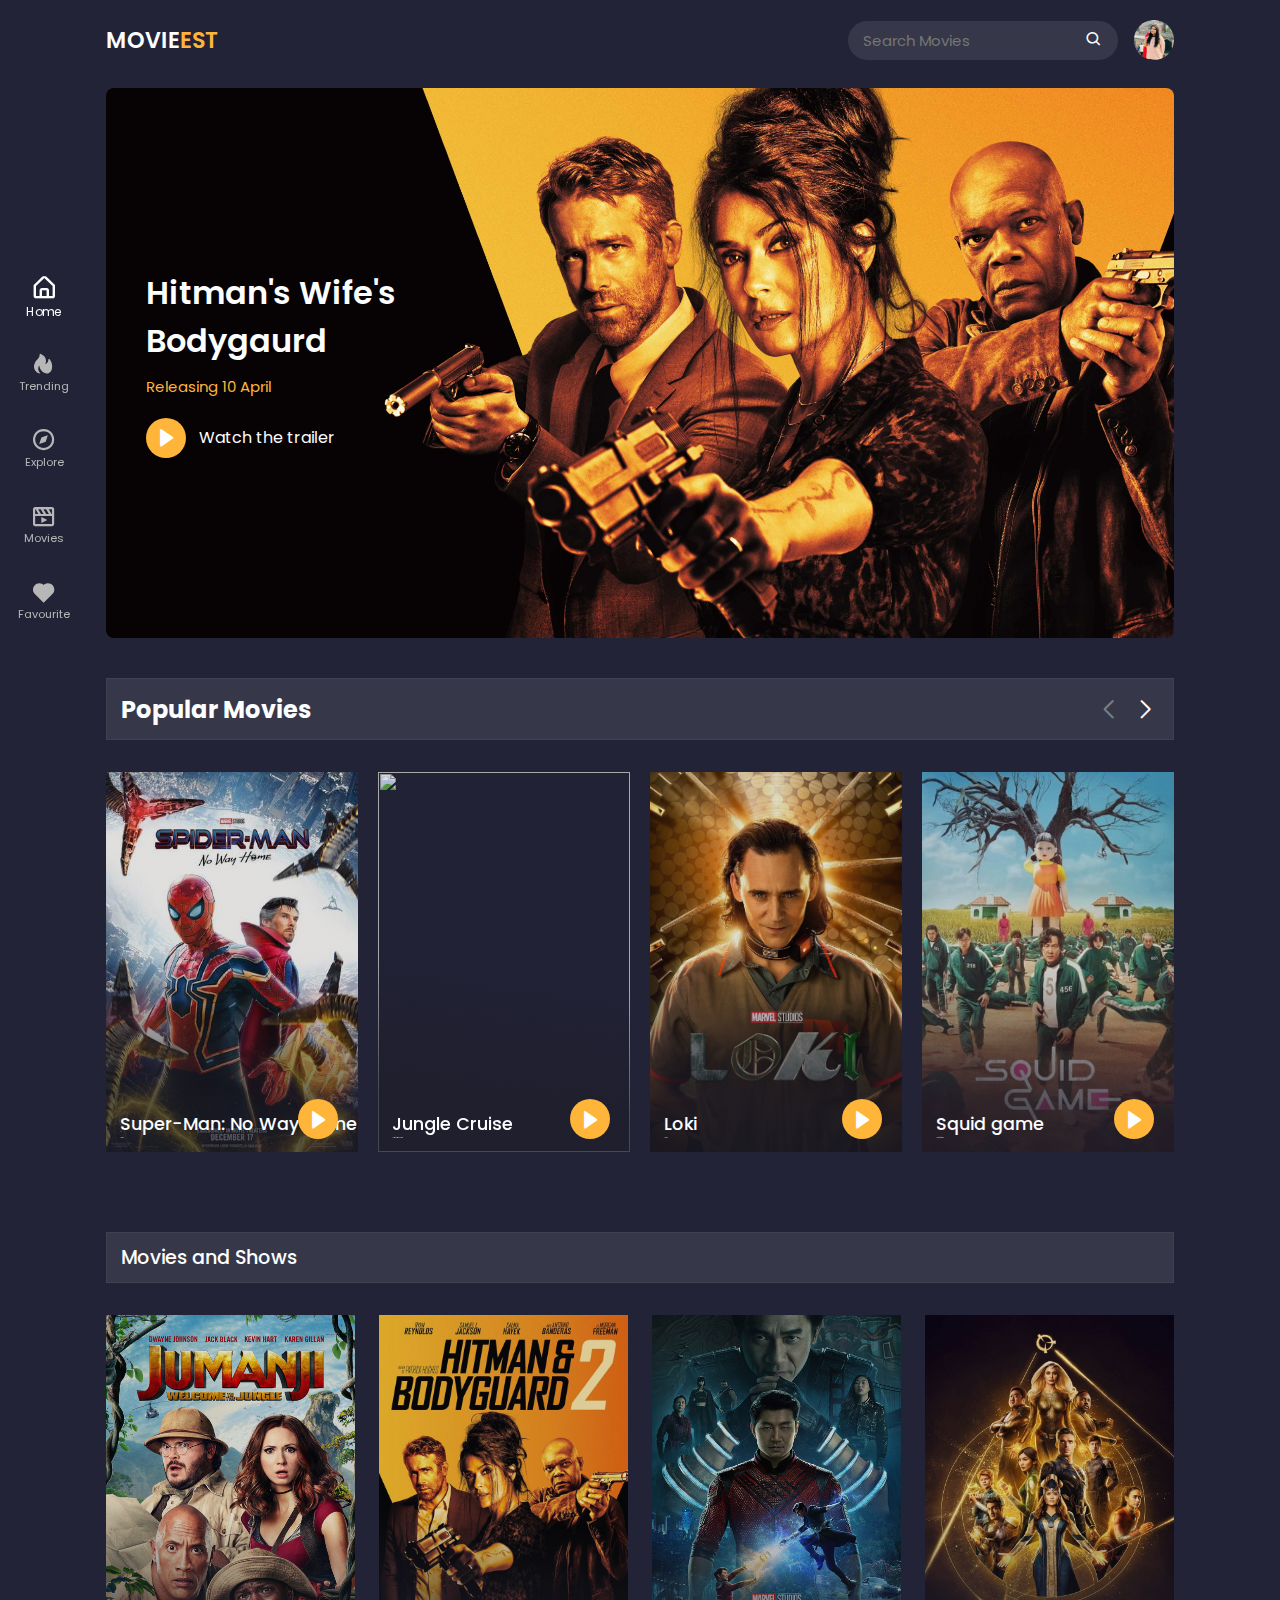
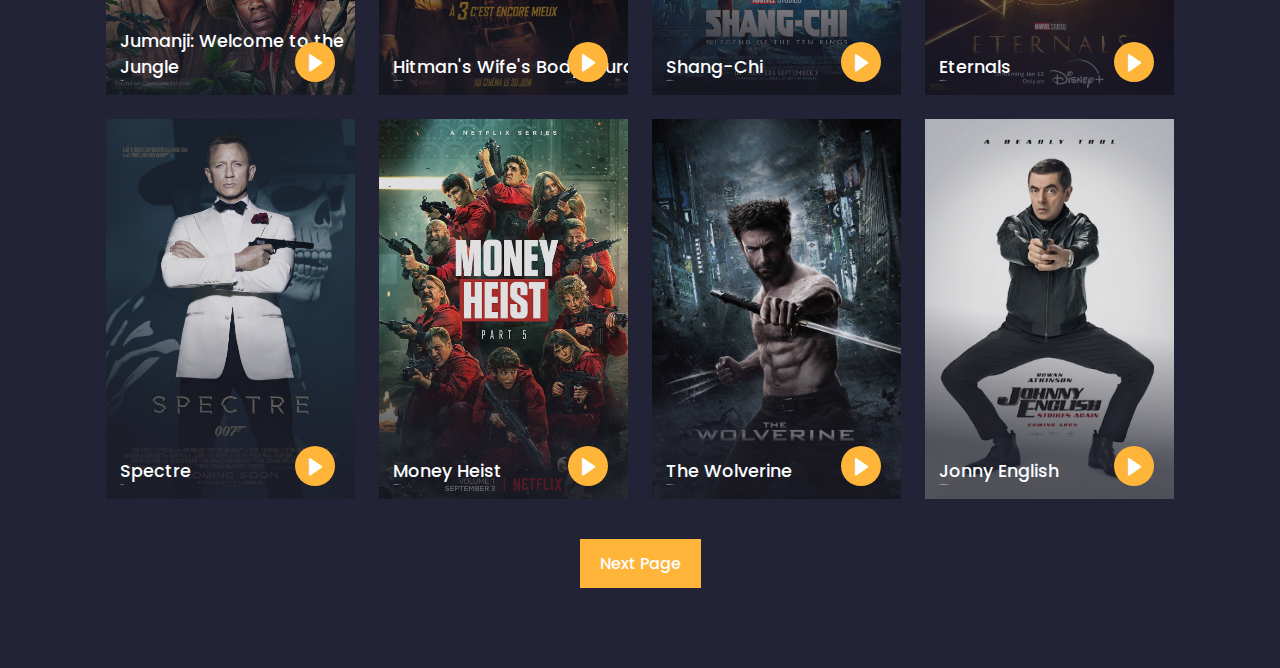
==== commit 02c5c8c4: "Add" ====
--- a/index.html
+++ b/index.html
@@ -74,7 +74,7 @@
     </section>
 
     <!-- popular section -->
-    <section class="popular container">
+    <section class="popular container" id="popular">
         <div class="heading">
             <h2 class="header-title">
                 Popular Movies
@@ -319,10 +319,6 @@
         <a href="#" class="next-btn">Next Page</a>
     </div>
 
-    <!-- copyright -->
-    <div class="copyright">
-        <p>&#169; All Rights Reserved</p>
-    </div>
 
 
 <script src="swiper-bundle.min.js"></script>
--- a/styles.css
+++ b/styles.css
@@ -20,6 +20,7 @@
 html::-webkit-scrollbar{
     width: 0.5rem;
     background: transparent;
+    overflow-x: hidden;
 }
 
 html::-webkit-scrollbar-thumb{
@@ -146,6 +147,7 @@
     display: flex;
     flex-direction: column;
     row-gap: 2.1rem;
+    overflow-x: hidden;
 }
 
 .nav-link{
@@ -347,11 +349,6 @@
     transition: 0.3s all linear;
 }
 
-.copyright{
-    text-align: center;
-    padding: 20px;
-}
-
 /* play container */
 .play-container{
     position: relative;
@@ -479,7 +476,7 @@
 /* about movie */
 
 .about-movie{
-    margin-top: 2rem;
+    margin-top: 2rem !important;
 }
 
 .about-movie h2{
@@ -518,10 +515,11 @@
 /* download */
 
 .download{
-    max-width: 800px;
-    width: 1005px;
+    max-width: 100%;
+    width: 100%;
     margin: auto;
     display: grid;
+    grid-template-rows: auto auto auto;
     justify-content: center;
     margin-top: 2rem;
 }
@@ -535,9 +533,12 @@
 }
 
 .download-links{
-    display: grid;
-    grid-template-columns: repeat(3,1fr);
-    gap: 10px;
+    /* display: grid;
+    grid-template-columns: repeat(3,1fr);*/
+    gap: 10px; 
+    justify-content: center;
+    display: flex;
+    flex-wrap: wrap;
     margin-bottom: 2rem;
 }
 
@@ -552,6 +553,10 @@
 
 .download-links a:hover{
     background: var(--hover-color);
+}
+
+.next-page{
+    margin-bottom: 5rem;
 }
 
 /* responsive */
@@ -574,9 +579,194 @@
     .nav-link .bx{
         font-size: 1.5rem;
     }
-    .copyright{
-        margin-bottom: 4rem;
-    }
-}
-
-@media (max-width: 1060px)+}
+
+@media (max-width: 1060px){
+    .container{
+        margin: auto auto;
+        width: 90%;
+    }
+    .play-movie{
+        bottom: 9rem;
+        right: 4rem;
+    }
+    header{
+        width: 100%;
+    }
+}
+
+@media (max-width: 991px){
+    .movie-box{
+        height: 340px;
+    }
+    .movies-content{
+        grid-template-columns: repeat(auto-fit, minmax(214px, 1fr));
+    }
+}
+
+@media (max-width: 888px){
+    .nav{
+        padding: 14px 0;
+    }
+    .home{
+        min-height: 440px;
+        margin-top: 4rem !important;
+    }
+    .home-text{
+        padding-left: 25px;
+    }
+    .home-title{
+        font-size: 1.5rem;
+        font-weight: 600;
+    }
+    .movie-title{
+        font-size: 1rem;
+    }
+    .play-container{
+        min-height: 440px;
+    }
+    .play-movie{
+        bottom: 14rem;
+    }
+    .cast{
+        justify-content: center;
+    }
+}
+
+
+/* tablets*/
+
+@media (max-width: 768px){
+    .nav{
+        padding: 11px 0;
+    }
+    .logo{
+        font-size: 1.2rem;
+    }
+    section{
+        padding: 2rem 0;
+    }
+    .home-img{
+        object-position: left;
+    }
+    .movie-type{
+        font-size: 0.875rem;
+        margin-top: 2px;
+    }
+    .tags span,
+    .about-movie p{
+        font-size: 0.875px;
+    }
+    p{
+        font-size: 0.875px;
+    }
+    .play-text h2 , 
+    .about-movie h2{
+        font-size: 1.3rem;
+    }
+    .play-movie{
+        bottom: 10rem;
+        right: 2rem;
+    }
+}
+
+@media (max-width: 514px){
+    .home{
+        min-height: 380px;
+    }
+    .heading{
+        padding: 2px 14px;
+    }
+    .heading-title{
+        font-size: 1rem;
+    }
+    .play-text{
+        padding: 20px;
+    }
+    .video-box{
+        width: 94%;
+    }
+    .cast-heading{
+        font-size: 0.9rem;
+    }
+}
+
+@media (max-width: 408px){
+    *{
+        scroll-padding-top: 5rem;
+    }
+    .nav{
+        display: grid;
+        grid-template-columns: 1fr;
+        grid-template-rows: 1fr 1fr;
+        row-gap: 5px;
+    }
+    .search-box{
+        max-width: 100%;
+        width: 95%;
+        justify-content: center;
+        border-radius: 4px;
+        order: 3;
+        grid-column-start: 1;
+        grid-column-end: 3;
+    }
+    .home{
+        margin-top: 7rem !important;
+    }
+    .nav-link-title{
+        display: none;
+    }
+    .nav-link{
+        padding-right: 1rem 1rem;
+    }
+    .navbar{
+        justify-content: space-evenly;
+    }
+}
+
+/* mobile */
+
+@media (max-width: 370px){
+    .container {
+        margin: auto auto;
+        width: 80%;
+    }
+    /* .download-links {
+        display: grid;
+        grid-template-rows: repeat(3,1fr);
+        gap: 10px;
+        margin-bottom: 2rem;
+    } */
+    .play-text h2{
+        font-size: 1rem;
+    }
+    .home-title{
+        font-size: 1rem;
+        font-weight: 600;
+    }
+.watch-btn span {
+    font-size: 1rem;
+    font-weight: 400;
+}
+    .home{
+        min-height: 300px;
+    }
+    .movie-box{
+        height: 285px;
+    }
+    .user-img,
+    .watch-btn .bx{
+        width: 35px;
+        height: 35px;
+    }
+    .navbar{
+        justify-content: space-evenly;
+    }
+    .nav-link .bx{
+        font-size: 1.4rem;
+    }
+    .about-movie p{
+        text-align: justify;
+    }
+}
+
